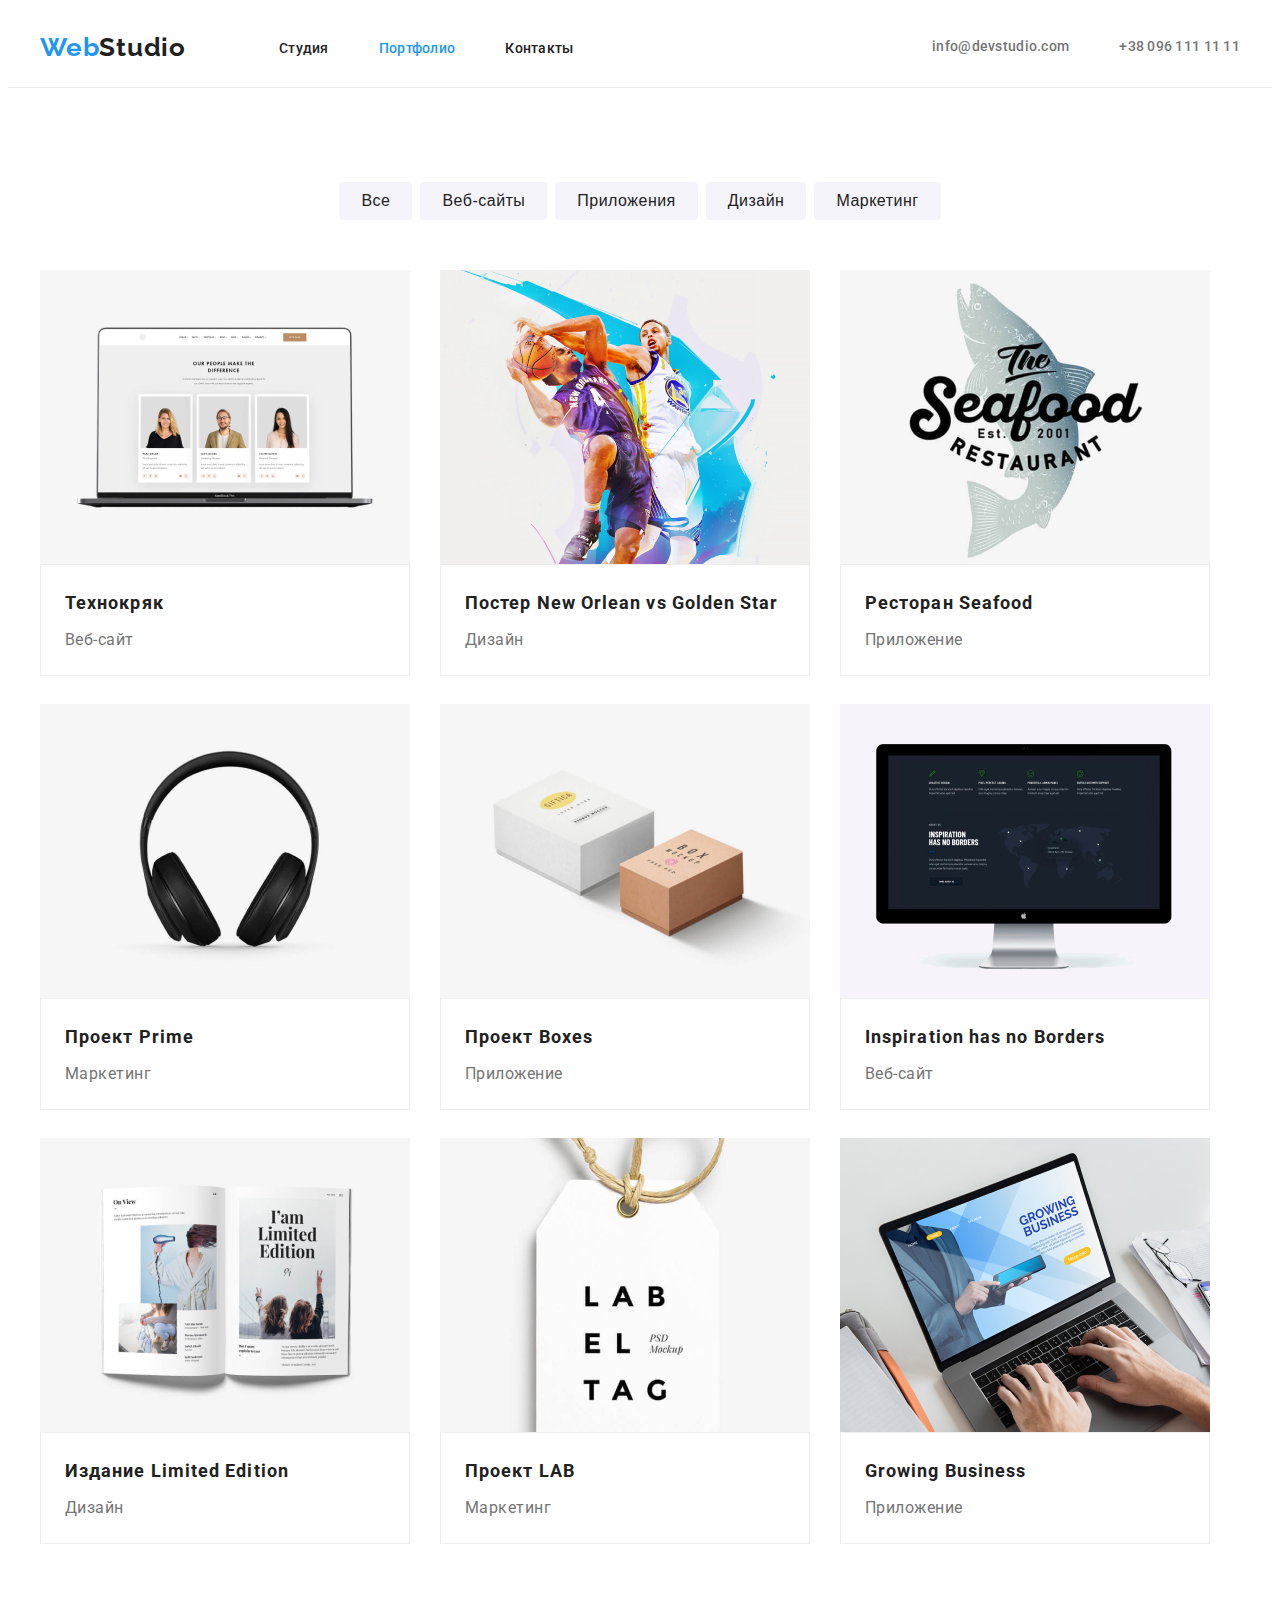
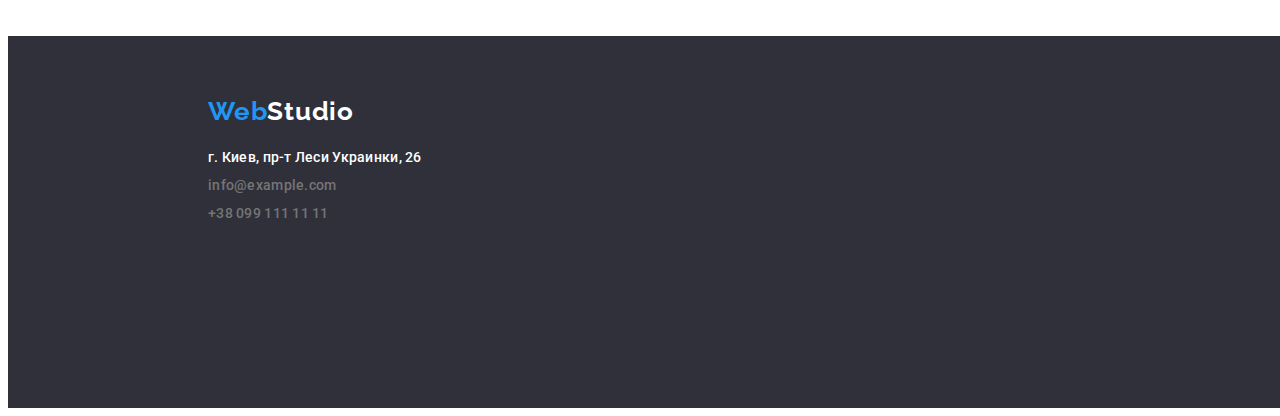
==== portfolio.html @ c9da2767 "Add files" ====
<!DOCTYPE html>
<html lang="ru">
<head>
    <meta charset="UTF-8">
    <meta http-equiv="X-UA-Compatible" content="IE=edge">
    <meta name="viewport" content="width=device-width, initial-scale=1.0">
    <title>Портфолио</title>
    <link rel="preconnect" href="https://fonts.gstatic.com"> 
    <link href="https://fonts.googleapis.com/css2?family=Raleway:wght@700&family=Roboto:wght@400;500;700;900&display=swap" 
    rel="stylesheet">
    <link rel="stylesheet" href="https://cdnjs.cloudflare.com/ajax/libs/modern-normalize/1.0.0/modern-normalize.min.css" 
    integrity="sha512-ISS7cAi1PEhQ8jnbJpJZMd29NlhNj4AWYyLOSp2CE/CsHxTCu+r+t0D2yoJudVrd0/8fTVPUVDzY5Tvli75u/g==" 
    crossorigin="anonymous" />
    <link rel="stylesheet" href="./css/styles.css">
</head>
<body>
    <header class="header">
        <div class="container">
            <nav class="navigation">
                <a class="logo-link-header link" href="portfolio.html">
                    Web<span class="logo-light-theme">Studio</span>
                </a>
                <ul class="navigation-list list">
                    <li class="navigation-item">
                        <a class="navigation-link link" href="./index.html">Студия</a>
                    </li>
                    <li class="navigation-item">
                        <a class="navigation-link link current" href="./portfolio.html">Портфолио</a>
                    </li>
                    <li class="navigation-item">
                        <a class="navigation-link link" href="">Контакты</a>
                    </li>
                </ul>
            </nav>
            <a class="contacts-link link mail" href="mailto:info@devstudio.com" lang="en">info@devstudio.com</a>
            <a class="contacts-link link" href="tel:+38096111111">+38 096 111 11 11</a>
        </div>
    </header>
    <main>
        <!-- Navigation -->
        <section class="portfolio-navigation-section">
            <div class="container">
                <h2 class="visually-hidden">Навигация</h2>
                <ul class="list portfolio-navigation-list">
                    <li class="portfolio-navigation-link">
                        <button class="button-portfolio" type="button">Все</button>
                    </li>
                    <li class="portfolio-navigation-link"> 
                        <button class="button-portfolio" type="button">Веб-сайты</button>
                    </li>
                    <li class="portfolio-navigation-link">
                        <button class="button-portfolio" type="button">Приложения</button>
                    </li>
                    <li class="portfolio-navigation-link">
                        <button class="button-portfolio" type="button">Дизайн</button>
                    </li>
                    <li class="portfolio-navigation-link">
                        <button class="button-portfolio" type="button">Маркетинг</button>
                    </li>
                </ul>
            </div>
        </section>
        <!-- Catalog -->
        <section class="portfolio-main-section">
            <div class="container">
                <h2 class="visually-hidden">Каталог</h2>
                <ul class="list catalog-list">
                    <li class="portfolio-list-item">
                        <img src="images/portfolio/img-1.jpg" alt="Веб-сайт Технокряк">
                        <div class="catalog-text">
                            <h3 class="portfolio-list-text">Технокряк</h3>
                            <p class="portfolio-text-description">Веб-сайт</p>
                        </div>
                    </li>
                    <li class="portfolio-list-item">
                        <img src="images/portfolio/img-2.jpg" alt="Дизайн постера">
                        <div class="catalog-text">
                            <h3 class="portfolio-list-text">Постер New Orlean vs Golden Star</h3>
                            <p class="portfolio-text-description">Дизайн</p>
                        </div>
                    </li>
                    <li class="portfolio-list-item">
                        <img src="images/portfolio/img-3.jpg" alt="Приложение для ресторана">
                        <div class="catalog-text">
                            <h3 class="portfolio-list-text">Ресторан Seafood</h3>
                            <p class="portfolio-text-description">Приложение</p>
                        </div>
                    </li>
                    <li class="portfolio-list-item">
                        <img src="images/portfolio/img-4.jpg" alt="Маркетинг-проект">
                        <div class="catalog-text">
                            <h3 class="portfolio-list-text">Проект Prime</h3>
                            <p class="portfolio-text-description">Маркетинг</p>
                        </div>
                    </li>
                    <li class="portfolio-list-item">
                        <img src="images/portfolio/img-5.jpg" alt="Проект-приложение">
                        <div class="catalog-text">
                            <h3 class="portfolio-list-text">Проект Boxes</h3>
                            <p class="portfolio-text-description">Приложение</p>
                        </div>
                    </li>
                    <li class="portfolio-list-item">
                        <img src="images/portfolio/img-6.jpg" alt="Веб-сайт Вдохновение без границ">
                        <div class="catalog-text">
                            <h3 class="portfolio-list-text">Inspiration has no Borders</h3>
                            <p class="portfolio-text-description">Веб-сайт</p>
                        </div>
                    </li>
                    <li class="portfolio-list-item">
                        <img src="images/portfolio/img-7.jpg" alt="Дизайн издания">
                        <div class="catalog-text">
                            <h3 class="portfolio-list-text">Издание Limited Edition</h3>
                            <p class="portfolio-text-description">Дизайн</p>
                        </div>
                    </li>
                    <li class="portfolio-list-item">
                        <img src="images/portfolio/img-8.jpg" alt="Маркетинг-проект LAB">
                        <div class="catalog-text">
                            <h3 class="portfolio-list-text">Проект LAB</h3>
                            <p class="portfolio-text-description">Маркетинг</p>
                        </div>
                    </li>
                    <li class="portfolio-list-item">
                        <img src="images/portfolio/img-9.jpg" alt="Приложение для бизнеса">
                        <div class="catalog-text">
                            <h3 class="portfolio-list-text">Growing Business</h3>
                            <p class="portfolio-text-description">Приложение</p>
                        </div>
                    </li>
                </ul>
            </div>
        </section>
    </main>

    <!-- FOOTER -->
    <footer class="footer-info">
        <div class="container">
            <a class="logo-link-footer link" href="portfolio.html">
                Web<span class="logo-dark-theme">Studio</span>
            </a>
            <address class="address">
                <ul class="list">
                    <li class="footer-link">
                        <a class="contacts-link link map-link" href="https://goo.gl/maps/KxerwRibBKuabwrMA" target="_blank" rel="noopener noreferrer">г. Киев, пр-т Леси Украинки, 26
                        </a>
                    </li>
                    <li class="footer-link">
                        <a class="contacts-link link" href="mailto:info@example.com" lang="en">info@example.com</a>
                    </li>
                    <li class="footer-link">
                        <a class="contacts-link link" href="tel:+38099111111">+38 099 111 11 11</a>
                    </li>
                </ul>
            </address>
        </div>
    </footer>
</body>
</html>
---- css/styles.css ----
:root {
    --main-font: 'Roboto', sans-serif;
    --secondary-font: 'Raleway', sans-serif;
    --accent-colour: #2196F3;
    --text-color: #212121;
    --secondary-text-color: #757575;
    --backgraund-color: #FFFFFF;
    --secondary-backgraund-color: #F5F4FA;
    --dark-backgraund-color: #2F303A;
    --section-pt: 94px;
    --section-pb: 94px;
}

body {
    font-family: var(--main-font);
}

h1,
h2,
h3,
h4,
h5,
h6,
p {
    margin: 0;
}

ul,
ol {
margin: 0;
padding: 0;
}

img {
    display: block;
}

.link {
    text-decoration: none;
}
.list {
    list-style: none;
}

.visually-hidden {
    position: absolute !important;
    clip: rect(1px 1px 1px 1px); /* IE6, IE7 */
    clip: rect(1px, 1px, 1px, 1px);
    padding: 0 !important;
    border: 0 !important;
    height: 1px !important;
    width: 1px !important;
    overflow: hidden;
}

.container {
    width: 1200px;
    margin: 0 auto;
    padding-left: 15px;
    padding-right: 15px;
}

/* ============ COMPONENTS ================ */

.logo-light-theme {
    color: var(--text-color);
}

.logo-dark-theme {
    color: var(--backgraund-color);
}

.contacts-link {
    font-weight: 500;
    font-size: 14px;
    line-height: 1.14;
    letter-spacing: 0.02em;
    color: var(--secondary-text-color);
}

.contacts-link:hover,
.contacts-link:focus {
    color: var(--accent-colour);
}

.title {
    font-weight: bold;
    font-size: 36px;
    line-height: 1.16;
    text-align: center;
    letter-spacing: 0.03em;
    color: var(--text-color);
    margin-bottom: 50px;
}

/* ============ END COMPONENTS ============= */

/* =============== HEADER ================= */

.mail {
    margin-left: auto;
    margin-right: 50px;
}

.header .container {
    display: flex;
    align-items: center;
}

.header {
    padding-top: 24px;
    padding-bottom: 24px;
    border-bottom: 1px solid #ECECEC;
}

.navigation {
    display: flex;
    align-items: center;
}

.navigation-list {
    display: flex;
    align-items: center; 
}

.navigation-item:not(:last-child){
    margin-right: 50px;
}

.navigation-link {
    font-weight: 500;
    font-size: 14px;
    line-height: 1.14;
    letter-spacing: 0.02em;
    color: var(--text-color);
    display: inline-block;
}

.navigation-link:hover,
.navigation-link:focus {
    color: var(--accent-colour);
}

.logo-link-header {
    font-family: var(--secondary-font);
    font-weight: bold;
    font-size: 26px;
    line-height: 1.19;
    /* identical to box height */
    letter-spacing: 0.03em;
    color: var(--accent-colour);

    margin-right: 93px;
}

.current {
    color: var(--accent-colour);
}

/* =============== END HEADER ================ */

/* ================== HERO =================== */

.hero {
    background-color: var(--dark-backgraund-color);
    padding-top: 200px;
    padding-bottom: 200px;
    text-align: center;
}
.button:hover,
.button:focus {
    cursor: pointer;
    box-shadow: 0px 4px 4px rgba(0, 0, 0, 0.15);
}

.button {
    background-color: var(--accent-colour);
    font-weight: 700;
    font-size: 16px;
    line-height: 1.87;
    /* identical to box height, or 187% */
    width: 200px;
    height: 50px;
    border: none;
    border-radius: 4px;
    text-align: center;
    letter-spacing: 0.06em;
    color: var(--backgraund-color);
}

.hero-title {
    font-weight: 900;
    font-size: 44px;
    line-height: 1.36;
    /* or 136% */
    text-align: center;
    letter-spacing: 0.06em;
    text-transform: uppercase;
    color: var(--backgraund-color);
    margin: auto;
    width: 696px;

    margin-bottom: 30px;
}

/* ================== END HERO =================== */

/* ================== PRINCIPLES ================= */

.principles-section {
    background-color: var(--backgraund-color);
    padding-top: var(--section-pt);
    padding-bottom: var(--section-pb);
}

.about-principles-item {
    font-weight: bold;
    font-size: 14px;
    line-height: 1.14;
    letter-spacing: 0.03em;
    text-transform: uppercase;
    color: var(--text-color);
    margin-bottom: 10px;
}
.principles-item {
    font-weight: normal;
    font-size: 14px;
    line-height: 1.71;
    /* or 171% */
    letter-spacing: 0.03em;
    width: 270px;
    color: var(--secondary-text-color);
}

.principles-list {
    display: flex;
    margin-left: -30px;
    margin-top: -30px;
}

.principles-list-item {
    margin-left: 30px;
    margin-top: 30px;
    flex-basis: calc(100% / 4 - 30px);
}

/* ================= END PRINCIPLES ================ */

/* ================== DESCRIPTION ================= */

.description-section {
    background-color: var(--backgraund-color);
    padding-bottom: var(--section-pb);
}

.description-list {
    display: flex;
    margin-left: -30px;
    margin-top: -30px;
}

.description-list-item {
    margin-left: 30px;
    margin-top: 30px;
    flex-basis: calc(100% / 3 - 30px);
}

/* ================== END DESCRIPTION ============== */

/* ================== EMPLOYEES =================== */

.employee-list {
    display: flex;
    margin-left: -30px;
    margin-top: -30px;
}

.employees {
    background-color: var(--secondary-backgraund-color);
    padding-top: var(--section-pt);
    padding-bottom: var(--section-pb);
}
.employee-list-item {
    background: var(--backgraund-color);
    width: 270px;
    border-radius: 0px 0px 4px 4px;
    box-shadow: 0px 1px 3px rgba(0, 0, 0, 0.12), 0px 1px 1px rgba(0, 0, 0, 0.14), 0px 2px 1px rgba(0, 0, 0, 0.2);

    margin-left: 30px;
    margin-top: 30px;
    flex-basis: calc(100% / 4 - 30px);
}

.employee-name {
    font-weight: 500;
    font-size: 16px;
    line-height: 1.19;
    /* identical to box height */
    text-align: center;
    letter-spacing: 0.03em;
    color: var(--text-color);
    margin-bottom: 10px;   
}

.employee-competence {
    font-size: 16px;
    line-height: 1.19;
    /* identical to box height */
    text-align: center;
    letter-spacing: 0.03em;
    color: var(--secondary-text-color);
}

.employee-text {
padding-top: 30px;
padding-bottom: 30px;
}


/* ================== END EMPLOYEE =================== */

.portfolio-main-section {
    background-color: var(--backgraund-color);
    padding-bottom: var(--section-pb);
}

/* ============================= PORTFOLIO NAVIGATION ====================================== */

.portfolio-navigation-section {
    background-color: var(--backgraund-color);
    padding-top: var(--section-pt);
    padding-bottom: 50px;
}

.portfolio-navigation-list {
    display: flex;
    justify-content: center;
    margin-left: -8px;
    margin-top: -8px;
}

.portfolio-navigation-link {
    margin-left: 8px;
    margin-top: 8px;
}

.button-portfolio:hover,
.button-portfolio:focus {
    cursor: pointer;
    background-color: var(--accent-colour);
    color: var(--backgraund-color);
    box-shadow: 0px 3px 1px rgba(0, 0, 0, 0.1), 0px 1px 2px rgba(0, 0, 0, 0.08), 0px 2px 2px rgba(0, 0, 0, 0.12);
}

.button-portfolio {
    background-color: var(--secondary-backgraund-color);
    font-weight: 500;
    font-size: 16px;
    line-height: 1.62;
    /* identical to box height, or 187% */
    height: 38px;
    border: none;
    border-radius: 4px;
    text-align: center;
    letter-spacing: 0.03em;
    color: var(--text-color);
    padding-bottom: 6px;
    padding-top: 6px;
    padding-left: 22px;
    padding-right: 22px;
}

/* =========================== END PORTFOLIO NAVIGATION ==================================== */

/* ============================= PORTFOLIO CATALOG ====================================== */

.portfolio-list-item {
    width: 370px;
    height: 404px;
    background: var(--backgraund-color);

    box-sizing: border-box;

    margin-left: 30px;
    margin-top: 30px;
    flex-basis: calc(100% / 4 - 30px);
}

.portfolio-list-text {
    font-weight: bold;
    font-size: 18px;
    line-height: 2;
    /* identical to box height, or 200% */
    letter-spacing: 0.06em;
    color: var(--text-color);
    margin-bottom: 4px;
}

.portfolio-text-description {
    font-weight: normal;
    font-size: 16px;
    line-height: 1.87;
    /* identical to box height, or 187% */
    letter-spacing: 0.03em;
    color: var(--secondary-text-color);
}

.catalog-list {
    display: flex;
    justify-content: flex-start;
    align-content: flex-start;
    flex-wrap: wrap;
    margin-left: -30px;
    margin-top: -30px;
}

.catalog-text {
    padding-top: 20px;
    padding-bottom: 20px;
    padding-left: 24px;
    border: 1px solid #EEEEEE;
}

/* ============================= END PORTFOLIO CATALOG ====================================== */

/* =================== FOOTER ================== */

.footer-info {
    background-color: var(--dark-backgraund-color);
    width: 1600px;
    height: 252px;
    padding-top: 60px;
    padding-bottom: 60px;
}

.logo-link-footer {
    font-family: var(--secondary-font);
    font-style: normal;
    font-weight: bold;
    font-size: 26px;
    line-height: 1.19;
    /* identical to box height */
    letter-spacing: 0.03em;
    color: var(--accent-colour);
}

.map-link {
    color: var(--backgraund-color);
} 

.address {
    font-style: normal;
    margin-top: 20px;
}

.footer-link:not(:last-child) {
    margin-bottom: 9px;
}

/* =================  END FOOTER ================ */
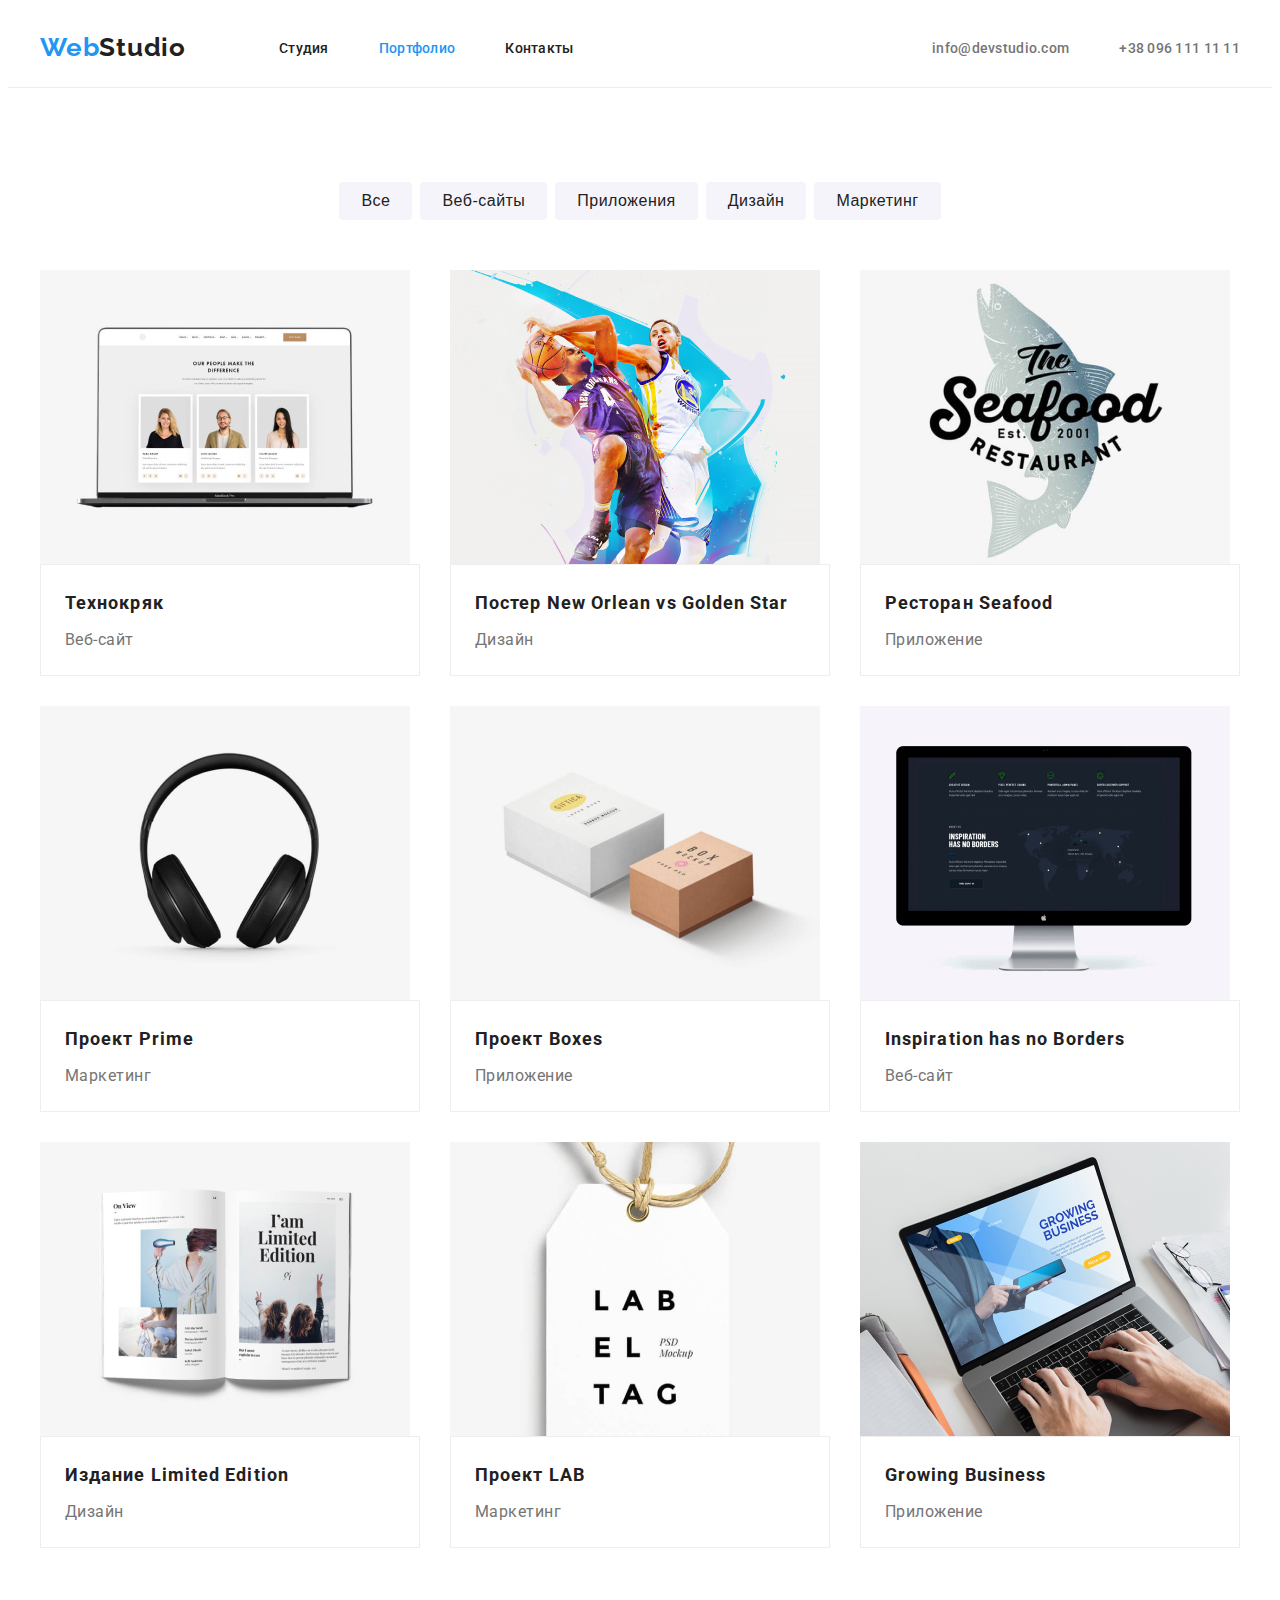
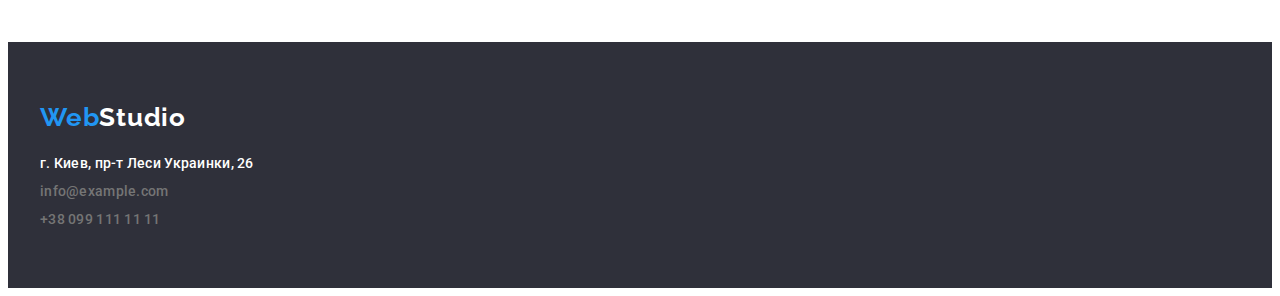
==== commit 26801561: "Fixes" ====
--- a/portfolio.html
+++ b/portfolio.html
@@ -32,8 +32,14 @@
                     </li>
                 </ul>
             </nav>
-            <a class="contacts-link link mail" href="mailto:info@devstudio.com" lang="en">info@devstudio.com</a>
-            <a class="contacts-link link" href="tel:+38096111111">+38 096 111 11 11</a>
+            <ul class="list navigation-contacs-list">
+                <li>
+                    <a class="contacts-link link mail" href="mailto:info@devstudio.com" lang="en">info@devstudio.com</a>
+                </li>
+                <li>
+                    <a class="contacts-link link" href="tel:+38096111111">+38 096 111 11 11</a>
+                </li>
+            </ul>
         </div>
     </header>
     <main>
--- a/css/styles.css
+++ b/css/styles.css
@@ -93,12 +93,17 @@
     margin-bottom: 50px;
 }
 
+.navigation-contacs-list {
+    display: flex;
+    align-items: center; 
+    margin-left: auto;
+}
+
 /* ============ END COMPONENTS ============= */
 
 /* =============== HEADER ================= */
 
 .mail {
-    margin-left: auto;
     margin-right: 50px;
 }
 
@@ -335,13 +340,10 @@
 .portfolio-navigation-list {
     display: flex;
     justify-content: center;
-    margin-left: -8px;
-    margin-top: -8px;
-}
-
-.portfolio-navigation-link {
-    margin-left: 8px;
-    margin-top: 8px;
+}
+
+.portfolio-navigation-link:not(:last-child) {
+    margin-right: 8px;
 }
 
 .button-portfolio:hover,
@@ -375,15 +377,11 @@
 /* ============================= PORTFOLIO CATALOG ====================================== */
 
 .portfolio-list-item {
-    width: 370px;
-    height: 404px;
     background: var(--backgraund-color);
-
     box-sizing: border-box;
-
     margin-left: 30px;
     margin-top: 30px;
-    flex-basis: calc(100% / 4 - 30px);
+    flex-basis: calc(100% / 3 - 30px);
 }
 
 .portfolio-list-text {
@@ -418,6 +416,7 @@
     padding-top: 20px;
     padding-bottom: 20px;
     padding-left: 24px;
+    padding-right: 24px;
     border: 1px solid #EEEEEE;
 }
 
@@ -427,8 +426,6 @@
 
 .footer-info {
     background-color: var(--dark-backgraund-color);
-    width: 1600px;
-    height: 252px;
     padding-top: 60px;
     padding-bottom: 60px;
 }
